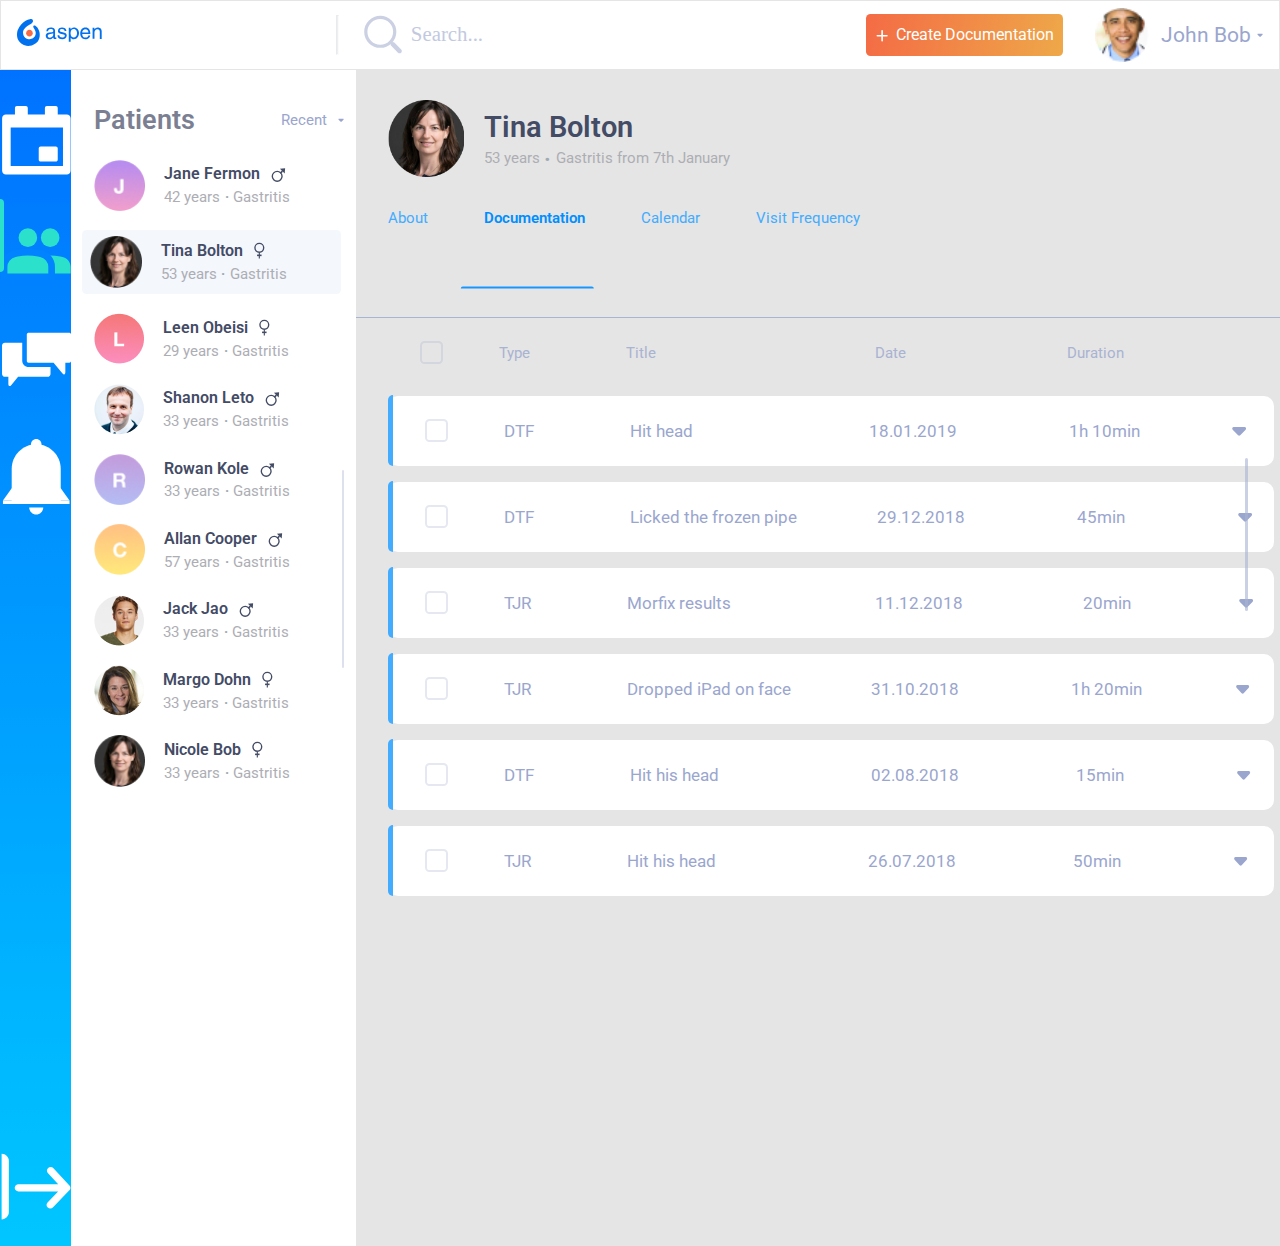
==== Medical App Design Project/documentation.html @ 2992dcbe "The completed Calculator design project was added to the folder. The medical app design project was " ====
<!DOCTYPE html>
<html>

<head>
  <meta charset="utf-8" />
  <meta http-equiv="X-UA-Compatible" content="IE=edge">
  <title>First Documentation page of the Medical app design project</title>
  <meta name="viewport" content="width=device-width, initial-scale=1">
  <link rel="stylesheet" type="text/css" media="screen" href="css/style.css" />
  <link rel="stylesheet" href="css/doc1.css">
</head>

<body>

  <div class="container">

    <nav>
      <a href="#"><img src="images/Group 2.11.svg" alt="aspen logo"></a>

      <div class="line-search">
        <hr>
        <div class="search">
          <img src="images/Group 5.2.svg" alt="search icon">
          <span>Search...</span>
        </div>
      </div>

      <div class="create-obama">
        <div class="plus-create">
          <img src="images/Group 2.svg" alt="plus icon">
          <span>Create Documentation</span>
        </div>
        <div class="obama-john">
          <img src="images/image (1).png" alt="Obama picture" class="obama">
          <p>John Bob</p>
          <img src="images/Polygon.svg" alt="down icon">
        </div>
      </div>

    </nav>

    <aside class="blue">
      <div class="blue-line"></div>
      <!-- <div class="blue-top-icons"> -->
      <img src="images/Union.svg" alt="calendar">
      <!-- <div class="blue-contact"> -->
      <img src="images/Group 8.2.svg" alt="contact">
      <!-- </div> -->
      <img src="images/Group 9.svg" alt="message">
      <img src="images/Group 9 (1).svg" alt="reminder">
      <!-- </div> -->
      <!-- <div > -->
      <img src="images/Group 2.10.svg" alt="right-direction-icon" class="blue-bottom-icon">
      <!-- </div> -->
    </aside>

    <aside class="white">
      <div class="white-line"></div>

      <div class="patient-list">
        <div class="patient-recent">
          <p class="patient-highlight">Patients</p>
          <div class="recent-img">
            <p class="patient-detail">Recent</p>
            <img src="images/Polygon.svg" alt="down icon">
          </div>
        </div>

        <div class="j-jane one">
          <img src="images/Group 20.png" alt="Jane" class="display-picture">
          <div class="jane42">
            <div class="jane-circle-up">
              <p>Jane Fermon</p>
              <img src="images/Group 4.3.svg" alt="circle up">
            </div>

            <div class="gas42">
              <p>42 years</p>
              <p class="dot">.</p>
              <p>Gastritis</p>
            </div>

          </div>

        </div>

        <div class="j-jane two">
          <img src="images/Group 11.3.png" alt="Tina" class="display-picture">
          <div class="jane42">
            <div class="jane-circle-up">
              <p>Tina Bolton</p>
              <img src="images/Group 10.1.svg" alt="circle down">
            </div>

            <div class="gas42">
              <p>53 years</p>
              <p class="dot">.</p>
              <p>Gastritis</p>
            </div>

          </div>

        </div>


        <div class="j-jane three">
          <img src="images/Group 22.png" alt="Leen" class="display-picture">
          <div class="jane42">
            <div class="jane-circle-up">
              <p>Leen Obeisi</p>
              <img src="images/Group 10.1.svg" alt="circle down">
            </div>

            <div class="gas42">
              <p>29 years</p>
              <p class="dot">.</p>
              <p>Gastritis</p>
            </div>

          </div>

        </div>


        <div class="j-jane four">
          <img src="images/image (2).png" alt="Shanon" class="display-picture">
          <div class="jane42">
            <div class="jane-circle-up">
              <p>Shanon Leto</p>
              <img src="images/Group 4.3.svg" alt="circle up">
            </div>

            <div class="gas42">
              <p>33 years</p>
              <p class="dot">.</p>
              <p>Gastritis</p>
            </div>

          </div>

        </div>

        <div class="j-jane five">
          <img src="images/Group 25.png" alt="Rowan" class="display-picture">
          <div class="jane42">
            <div class="jane-circle-up">
              <p>Rowan Kole</p>
              <img src="images/Group 4.3.svg" alt="circle up">
            </div>

            <div class="gas42">
              <p>33 years</p>
              <p class="dot">.</p>
              <p>Gastritis</p>
            </div>

          </div>

        </div>
        <div class="j-jane six">
          <img src="images/Group 27.png" alt="Allan" class="display-picture">
          <div class="jane42">
            <div class="jane-circle-up">
              <p>Allan Cooper</p>
              <img src="images/Group 4.3.svg" alt="circle up">
            </div>

            <div class="gas42">
              <p>57 years</p>
              <p class="dot">.</p>
              <p>Gastritis</p>
            </div>

          </div>

        </div>
        <div class="j-jane seven">
          <img src="images/image 9.1.png" alt="Jack" class="display-picture">
          <div class="jane42">
            <div class="jane-circle-up">
              <p>Jack Jao </p>
              <img src="images/Group 4.3.svg" alt="circle up">
            </div>

            <div class="gas42">
              <p>33 years</p>
              <p class="dot">.</p>
              <p>Gastritis</p>
            </div>

          </div>

        </div>
        <div class="j-jane eight">
          <img src="images/image 6.3.png" alt="Margo" class="display-picture">
          <div class="jane42">
            <div class="jane-circle-up">
              <p>Margo Dohn</p>
              <img src="images/Group 10.1.svg" alt="circle down">
            </div>

            <div class="gas42">
              <p>33 years</p>
              <p class="dot">.</p>
              <p>Gastritis</p>
            </div>

          </div>

        </div>
        <div class="j-jane nine">
          <img src="images/Group 11.3.png" alt="Nicole" class="display-picture">
          <div class="jane42">
            <div class="jane-circle-up">
              <p>Nicole Bob</p>
              <img src="images/Group 10.1.svg" alt="circle down">
            </div>

            <div class="gas42">
              <p>33 years</p>
              <p class="dot">.</p>
              <p>Gastritis</p>
            </div>

          </div>

        </div>


      </div>
    </aside>

    <main>
      <div class="patient-profile documentation">
        <div class="blue-line"></div>
        <div class="dp-tina">
          <div class="j-jane">
            <img src="images/image 5.png" alt="Tina" class="display-picture">
            <div class="jane42">
              <div class="jane-circle-up profile">
                <p>Tina Bolton</p>
              </div>

              <div class="gas42">
                <p>53 years</p>
                <p class="dot">.</p>
                <p>Gastritis from 7th January</p>
              </div>

            </div>

          </div>
        </div>

        <div class="about-doc">
          <p> <a href="index.html">About</a></p>
          <p> <a href="documentation.html" target="_blank" class="highlighted-about-doc">Documentation</a> </p>
          <p> <a href="documentation2.html" target="_blank">Calendar</a> </p>
          <p> <a href="visitfre.html" target="_blank">Visit Frequency</a> </p>
        </div>

      </div>

      <div class="documentation-details">
        <div class="white-line"></div>
        <div class="details-heading head">
          <div class="box"></div>
          <p class="type">Type</p>
          <p class="title">Title</p>
          <p class="date">Date</p>
          <p>Duration</p>
        </div>

        <!-- <div class="white-line"></div> -->
        <div class="details-heading top">
          <div class="blueline"></div>
          <div class="box"></div>
          <p class="type">DTF</p>
          <p class="title">Hit head</p>
          <p class="date">18.01.2019</p>
          <p class="duration">1h 10min</p>
          <img src="images/Polygon.svg" alt="drop-down icon">
        </div>

        <div class="details-heading frozen">
            <div class="blueline"></div>
            <div class="box"></div>
            <p class="type">DTF</p>
            <p class="title">Licked the frozen pipe</p>
            <p class="date">29.12.2018</p>
            <p class="duration">45min</p>
            <img src="images/Polygon.svg" alt="drop-down icon">
          </div>

          <div class="details-heading morfix">
              <div class="blueline"></div>
              <div class="box"></div>
              <p class="type">TJR</p>
              <p class="title">Morfix results</p>
              <p class="date">11.12.2018</p>
              <p class="duration">20min</p>
              <img src="images/Polygon.svg" alt="drop-down icon">
            </div>
    
            <div class="details-heading frozen dropped">
                <div class="blueline"></div>
                <div class="box"></div>
                <p class="type">TJR</p>
                <p class="title">Dropped iPad on face</p>
                <p class="date">31.10.2018 </p>
                <p class="duration">1h 20min</p>
                <img src="images/Polygon.svg" alt="drop-down icon">
              </div>

              <div class="details-heading hit">
                  <div class="blueline"></div>
                  <div class="box"></div>
                  <p class="type">DTF</p>
                  <p class="title">Hit his head</p>
                  <p class="date">02.08.2018</p>
                  <p class="duration">15min</p>
                  <img src="images/Polygon.svg" alt="drop-down icon">
                </div>

                <div class="details-heading hit">
                    <div class="blueline"></div>
                    <div class="box"></div>
                    <p class="type">TJR</p>
                    <p class="title">Hit his head</p>
                    <p class="date">26.07.2018</p>
                    <p class="duration">50min</p>
                    <img src="images/Polygon.svg" alt="drop-down icon">
                  </div>

      </div>


      <script src="main.js"></script>
</body>

</html>
---- Medical App Design Project/css/style.css ----
@import url('https://fonts.googleapis.com/css?family=Roboto');

* {
  padding: 0;
  margin: 0;
  box-sizing: border-box;
}
body {
  font-family: 'Roboto', sans-serif;
  font-size: 14.7px;
}

.container {
  display: grid;
  grid-template-columns: repeat(18, 1fr);
  grid-template-rows: 70px auto;

}

nav {
 border: 1px solid #E5E5E5;;
  grid-column: 1/-1;
  display: flex;
  justify-content: space-between;
  align-items: center;
  padding: 0 1rem;
  background: #FFFFFF;
  /* margin-bottom: 0; */
}
.line-search {
  display: flex;
  /* align-items: center; */
margin-left: -10.5rem;
}
.line-search hr {
  height: 2.5rem;
  width: 2.5px;
background: #A9B3D2;
opacity: 0.2;
}
.search {
  display: flex;
  padding-left: 1.5rem;
}
.search img {
  cursor: pointer;
  padding-right: 0.5rem;
}
.search span  {
  padding-top: 0.62rem;
  font-family: Helvetica Neue;
line-height: 17px;
font-size: 1.3rem;

color: #A9B3D2;

opacity: 0.7;
}


.create-obama {
  cursor: pointer;
  display: flex;
  align-items: center;
}
.plus-create {
  display: flex;
  justify-content: center;
  align-items: center;
  width: 197px;
height: 42px;
background: linear-gradient(101.13deg, #F46B45 0%, #EEA849 100%);
border-radius: 4.5px;
}
.plus-create span {
  line-height: 40px;
font-size: 1rem;
padding-left: 0.5rem;
color: #FFFFFF;
}
.obama-john {
  display: flex;
  align-items: center;
  padding-left: 2rem;
}
.obama-john .obama {
  height: 6vh;
}
.obama-john img {
  cursor: pointer;
}
.obama-john p {
  padding: 0 0.4rem 0 0.7rem;
  line-height: 40px;
text-align: right;
font-size: 1.3rem;
color: #9AA6CE;
}

.blue {
  /* margin: 0; */
  position: relative;
  background: linear-gradient(180deg, #0072FF 0%, #00C6FF  100%);
    grid-column: span 1; 
  display: flex;
  flex-direction: column;
  /* justify-content: space-evenly; */
}
.blue img {
  padding: 35% 0;
  cursor: pointer;
}
.blue :nth-child(2) {
  padding-top: 50%;
}
.blue :nth-child(5) {
  padding-bottom: 68vh;
}
.blue :nth-child(6) {   
  /* justify-content: end; what flex property can solely control this along the cross axis. */
}
.blue-line {
  position: absolute;
  top: 11%;
  left: 0%;
  /* border-radius: 15%; */
  border-top-right-radius: 15px;
  border-bottom-right-radius: 15px;
  width: 3.5px;
  height: 72.75px;
  background: #2BE1CB;
 cursor: pointer;
}
.white {
  background-color: #fff;
  grid-column: span 4;
  position: relative;
}
.white-line {
  position: absolute;
  top: 34%;
  right: 4%;
  border-radius: 16px;
  width: 0.2vw;
  height: 22vh;
  background: #A9B3D2;
  opacity: 0.4;
  cursor: pointer;
}
.patient-list {
  display: flex;
  flex-direction: column;
  padding: 1.9rem 0 1rem  1.4rem;
}
.patient-recent {
  display: flex;
  justify-content: space-between;
  
}
.patient-highlight {
  line-height: 40px;
font-size: 27px;
color: #434B65;
font-family: 'Roboto', sans-serif;
  font-weight: 600;
  opacity: 0.7;
}
.recent-img {
  display: flex;
  padding-right: 0.7rem;

}
.patient-detail {
  line-height: 40px;
  font-size: 14.625px;
  /* text-align: right; */
  color: #9AA6CE;
  padding-right: 0.7rem;
}
.recent-img img {
  cursor: pointer;
}

.j-jane {
  padding-top: 1.2rem;
  display: flex;
  align-items: center;
  cursor: pointer;
}
.j-jane .display-picture{
  padding-right: 1.2rem;
  height: 4vw;
}
.jane-circle-up, .gas42 {
  display: flex;
  align-items: center;
  padding-bottom: 0.3rem;
}
.gas42 {
  padding-bottom: 0;
}
.jane-circle-up p {
  padding-right: 0.7rem;
  font-weight: 600;
font-size: 15.75px;
color: #434B65;
}
.gas42 :first-child, .gas42 :nth-child(3) {
  padding-right: 0.3rem;
  font-size: 14.7px;
color: #ADAEB4;
}
.gas42 .dot {
  padding-right: 0.3rem;
  margin-top: -0.5rem;
  color: #9FAAB3;
  font-weight: 600;
/* opacity: 0.6; */
/* border-radius: 2.25px; */
}
/* .j-jane .two { */
  /* padding-top: 0rem; */
/* } */
.j-jane.two {
  margin-top: 1.2rem;
  margin-left: -0.7rem;
  padding: 0 0.5rem;
  background: #F4F7FC;
  border-radius: 4.5px;
  height: 5vw;
  width: 20.2vw;
  display: flex;
  align-items: center;
  /* justify-content: center; */
}



main {
  background: #E5E5E5;
  grid-column: span 13;
}
.patient-profile {
  height: 27.5vh;
  /* background-color: rgb(212, 9, 9); */
  padding: 0.7rem 2rem;
  border-bottom: 1px solid #A9B3D2;;
  position: relative;
}
.patient-profile .dp-tina img, .donald>img {
  height: 6vw;
}
.patient-profile .dp-tina .jane-circle-up p {
  padding-right: 0;
  font-size: 29px;
}
.patient-profile .gas42 .dot {
font-size: 1.5rem;
margin-top: -0.6rem;
}
.about-doc {
  padding-top: 2rem;
display: flex;
/* padding-left: 1rem; */
}
.about-doc p {
  padding-right: 3.5rem;
  font-size: 14.7px;
/* text-align: center; */

/*  */
}
.about-doc a {
  text-decoration: none;
  color: #43ACFF;
  /* font-weight: 600; */
  /* opacity: 0.9; */
}
.about-doc .highlighted-about-doc {
  font-weight: 600;
color: #008EFF;
/* text-align: center; */
  /* padding-bottom: 0.4rem; */
  /* border-bottom: 4px solid rgb(15, 167, 15); */
}
.patient-profile .blue-line {
  position: absolute;
  top: 76.5%;
  left: 5.5%;
  width: 2.4px;
  border-top-right-radius: 7px;
  border-bottom-right-radius: 7px;
  height: 79.75px;
  background: #008EFF;
opacity: 0.9;
transform: rotate(-90deg);
}

.patient-contact {
  height: 60.7vh;
  /* background-color: #fff; */
  padding: 2rem 1rem 0rem 2rem;
}
.patient-contact img {
  cursor: pointer;
}
.patient-contact>p {
  padding-bottom: 1rem;
  font-size: 14.7px;
  /* text-align: center; */
  color: #ADAEB4;
  }
.container-contact {
  display: flex;
  /* padding-top: 1rem; */
  /* margin: 1rem 2rem; */
}

.contact-detail {
  margin-right: 2rem;
  width: 47vw;
  height: 50vh;
  background: #FFFFFF;
  border: 1.8px dashed #A9B3D2;
box-sizing: border-box;
border-radius: 9px;
  display: flex;
  flex-direction: column;
  justify-content: center;
  align-items: center;
}
.contact-detail .taylor {
  /* margin-right: 7rem; */
}
.blank {
  background: none;
}
.blank img {
  /* margin-top: 1vh; */
}
.blank p {
color: #A9B3D2;
padding-top: 1rem;
}
.donald {
  border: none;
}
.donald>img {
  /* margin-top: -1vh; */
}
.donald-husband :first-child {
  
  font-size: 23px;
  font-weight: 600;
  color: #434B65;
  padding: 0.8rem 0 0.3rem;
}
.donald-husband :nth-child(2) {
  /* line-height: 17px; */
font-size: 14px;
text-align: center;
color: #ADAEB4;
}
.call-message {
  padding: 1rem 0;
}
.call-message :first-child {
  /* text-align: center; */
  padding-right: 3rem;
}
.donald :last-child {
  line-height: 20px;
  text-align: center;
  color: #ADAEB4;
}


.patient-diagnoses {
padding-top: 2rem;
padding-left: 2rem;
/* display: flex; */
}
.patient-diagnoses>p {
color: #ADAEB4;
}

.patient-diagnoses .anchor {
  display: flex;
  margin-top: 1rem;
  /* justify-content: space-between; */
}
.anxiety {
  background-color: #fff;
  width: 47%;
  padding-left: 1.5rem;
  /* margin-right: 1.5rem; */
}
.anxiety-dots {
  display: flex;
  justify-content: space-between;
  padding: 1.5rem 1.5rem 0rem 0;
  margin-top: 1rem;
}
.anxiety-dots p {
  margin-top: -3vh;
  /* line-height: 22px; */
letter-spacing: 0.01em;
color: #434B65;
}
.anxiety-dots img {
  margin-top: -8vh;
  cursor: pointer;
}
.anxiety>p {
  line-height: 17px;
font-size: 13.5px;
color: #ADAEB4;
padding: 0.8rem 0 1.1rem;
}
.risk {
  margin-left: 1.4rem;
}
#second3dots {
 /* margin-left: -41vh; */
 /* margin-top: 4vh; */
 /* background: yellow; */
}

.blueish {
  width: 5.38px;
height: 102.01px;
/* left: 418.58px; */
/* top: 312.81px; */
margin: 2rem auto;
background: #43ACFF;
opacity: 0.9;
border-top-left-radius: 11px;
border-bottom-left-radius: 12px;
}
---- Medical App Design Project/css/doc1.css ----
.documentation>.blue-line {
  position: absolute;
  top: 61.2%;
  left: 18.4%;
  height: 132.82px;
}
.documentation-details .white-line {
  top: 50.9%;
  right: 2.5%;
  height: 17vh;
  opacity: 0.6;
}
.details-heading {
  width: 886px;
height: 70px;
background: #FFFFFF;
border-radius: 10px;
  display: flex;
  /* justify-content: space-between; */
  align-items: center;
  margin: 0rem 0rem 1rem 2rem;
} 
.details-heading p, .details-frozen, .seventeen span {
  font-size: 17px;
color: #9AA6CE;
}
.details-heading img, .details-frozen img {
  cursor: pointer;
}
.head {
background: none;
margin-bottom: 0.5rem;
}
.head>p {
  color: #A9B3D2;
  font-size: 14.7px;
}

.head .title {
  margin-right: 2.7rem;
}
.head .date {
  /* margin-left: 2rem; */
  margin-right: 10.1rem;
}
.box {
  width: 23px;
  height: 23px;
  opacity: 0.3;
  border: 2.3px solid #A9B3D2;
  box-sizing: border-box;
  border-radius: 4.6px;
  margin-left: 2rem;
}
.type {
  margin: 0 6rem 0 3.5rem;
}
.date {
  margin: 0 11rem 0 11rem;
}
.duration {
  margin: 0 5rem 0 -4rem;
}
.details-heading img, .details-frozen img {
  margin-left: 2rem;
  width: 1.2vw;
}
 .blueline {
  width: 5.63px;
height: 70.71px;
border-top-left-radius: 15px;
  border-bottom-left-radius: 15px;
background: #43ACFF;
}
.top .duration {
  margin-right: 3.7rem;
}
.frozen .date {
  margin-left: 5rem;
}
.morfix .date {
  margin-left: 9rem;
}
.morfix .duration {
  margin-left: -3.5rem;
  margin-right: 4.7rem;
}
.dropped .duration {
  margin-right: 3.8rem;
}
.hit .date {
  margin-left: 9.5rem;
  margin-right: 11.3rem;
}
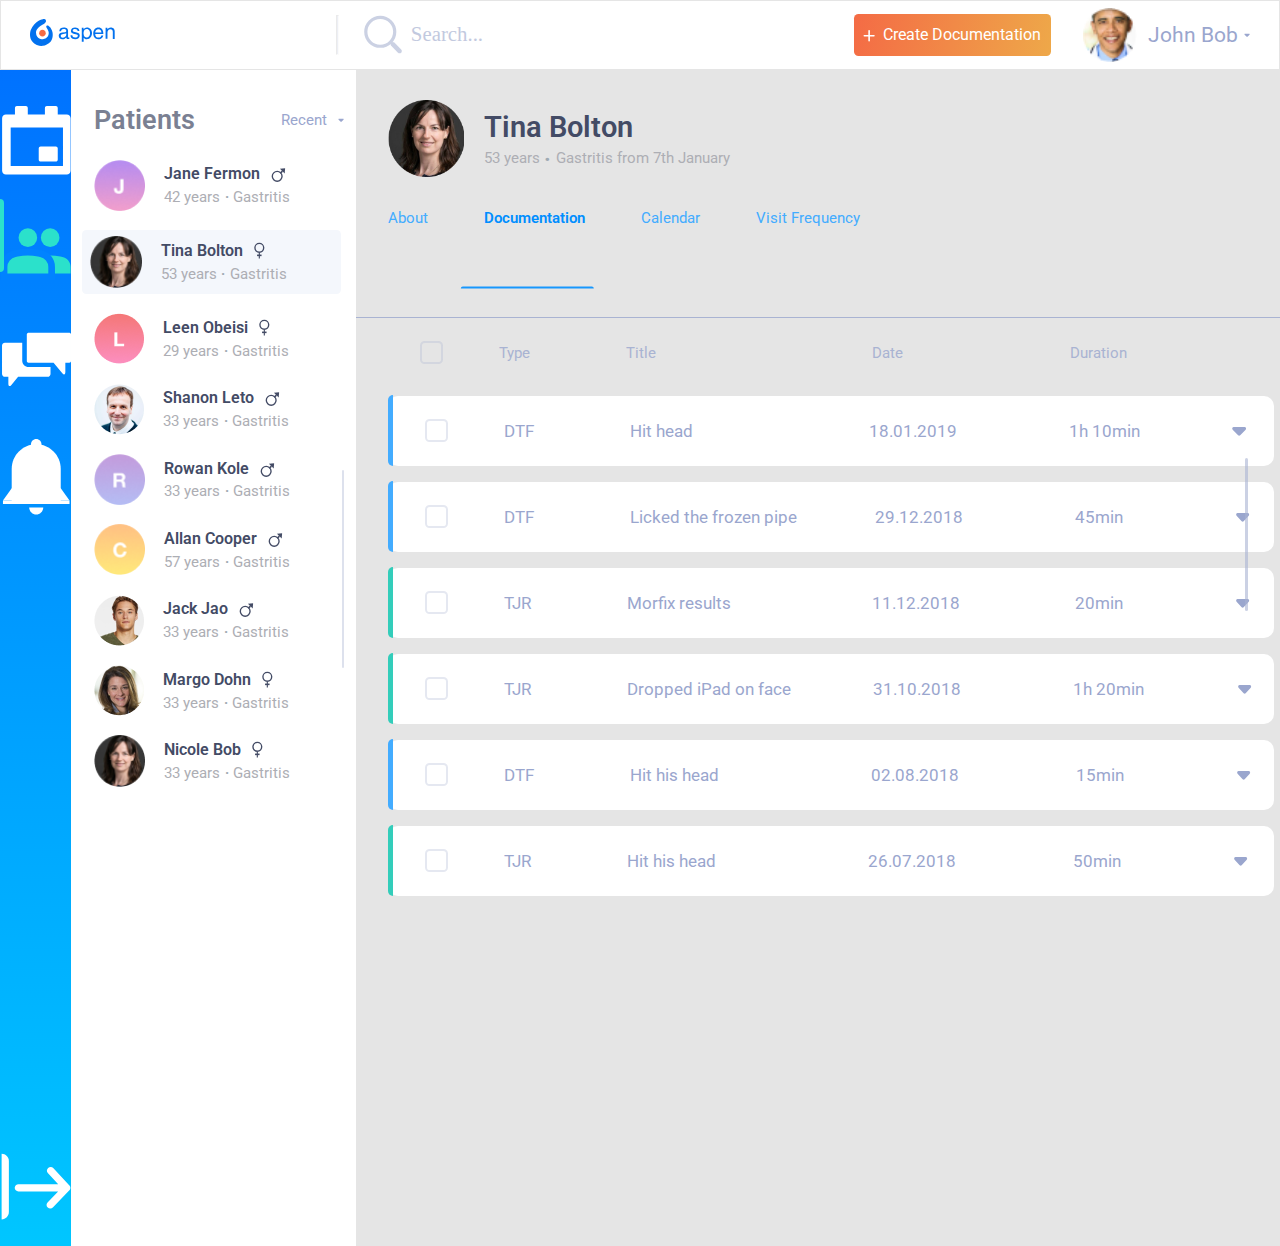
==== commit f6c6f233: "The patient list was made to be link and the pages were restricted to be opened on a single page." ====
--- a/Medical App Design Project/documentation.html
+++ b/Medical App Design Project/documentation.html
@@ -254,9 +254,9 @@
 
         <div class="about-doc">
           <p> <a href="index.html">About</a></p>
-          <p> <a href="documentation.html" target="_blank" class="highlighted-about-doc">Documentation</a> </p>
-          <p> <a href="documentation2.html" target="_blank">Calendar</a> </p>
-          <p> <a href="visitfre.html" target="_blank">Visit Frequency</a> </p>
+          <p> <a href="documentation.html" class="highlighted-about-doc">Documentation</a> </p>
+          <p> <a href="documentation2.html" >Calendar</a> </p>
+          <p> <a href="visitfre.html" >Visit Frequency</a> </p>
         </div>
 
       </div>
@@ -322,7 +322,7 @@
                   <img src="images/Polygon.svg" alt="drop-down icon">
                 </div>
 
-                <div class="details-heading hit">
+                <div class="details-heading hit last">
                     <div class="blueline"></div>
                     <div class="box"></div>
                     <p class="type">TJR</p>
--- a/Medical App Design Project/css/style.css
+++ b/Medical App Design Project/css/style.css
@@ -25,7 +25,7 @@
   display: flex;
   justify-content: space-between;
   align-items: center;
-  padding: 0 1rem;
+  padding: 0 1.8rem;
   background: #FFFFFF;
   /* margin-bottom: 0; */
 }
@@ -131,7 +131,7 @@
   width: 3.5px;
   height: 72.75px;
   background: #2BE1CB;
- cursor: pointer;
+ /* cursor: pointer; */
 }
 .white {
   background-color: #fff;
@@ -147,7 +147,7 @@
   height: 22vh;
   background: #A9B3D2;
   opacity: 0.4;
-  cursor: pointer;
+  /* cursor: pointer; */
 }
 .patient-list {
   display: flex;
@@ -187,11 +187,12 @@
   padding-top: 1.2rem;
   display: flex;
   align-items: center;
-  cursor: pointer;
+  /* cursor: pointer; */
 }
 .j-jane .display-picture{
   padding-right: 1.2rem;
   height: 4vw;
+  cursor: pointer;
 }
 .jane-circle-up, .gas42 {
   display: flex;
@@ -258,7 +259,7 @@
 }
 .patient-profile .gas42 .dot {
 font-size: 1.5rem;
-margin-top: -0.6rem;
+margin-top: -0.7rem;
 }
 .about-doc {
   padding-top: 2rem;
@@ -389,13 +390,14 @@
 .patient-diagnoses .anchor {
   display: flex;
   margin-top: 1rem;
+  margin-right: 1.5rem;
   /* justify-content: space-between; */
 }
 .anxiety {
   background-color: #fff;
   width: 47%;
-  padding-left: 1.5rem;
-  /* margin-right: 1.5rem; */
+  padding-left: 1rem;
+  /* margin-right: 2rem; */
 }
 .anxiety-dots {
   display: flex;
@@ -405,12 +407,13 @@
 }
 .anxiety-dots p {
   margin-top: -3vh;
-  /* line-height: 22px; */
+  line-height: 22px;
 letter-spacing: 0.01em;
 color: #434B65;
 }
 .anxiety-dots img {
-  margin-top: -8vh;
+  margin-top: -9.4vh;
+  /* padding-left: 1.3rem; */
   cursor: pointer;
 }
 .anxiety>p {
@@ -421,9 +424,13 @@
 }
 .risk {
   margin-left: 1.4rem;
-}
-#second3dots {
- /* margin-left: -41vh; */
+  /* margin-right: -9rem;   An issue with getting the 3 dots in the desired position. */
+}
+
+
+
+.anxiety #secondtdots {
+ /* margin-right: 3rem; */ 
  /* margin-top: 4vh; */
  /* background: yellow; */
 }
--- a/Medical App Design Project/css/doc1.css
+++ b/Medical App Design Project/css/doc1.css
@@ -38,11 +38,11 @@
 }
 
 .head .title {
-  margin-right: 2.7rem;
+  margin-right: 2.54rem;
 }
 .head .date {
   /* margin-left: 2rem; */
-  margin-right: 10.1rem;
+  margin-right: 10.4rem;
 }
 .box {
   width: 23px;
@@ -77,19 +77,26 @@
   margin-right: 3.7rem;
 }
 .frozen .date {
-  margin-left: 5rem;
+  margin-left: 4.84rem;
 }
 .morfix .date {
-  margin-left: 9rem;
+  margin-left: 8.8rem;
 }
 .morfix .duration {
-  margin-left: -3.5rem;
-  margin-right: 4.7rem;
+  margin-left: -3.8rem;
+  margin-right: 4.97rem;
+}
+.dropped .date {
+  margin-left: 5.1rem;
 }
 .dropped .duration {
+  
   margin-right: 3.8rem;
 }
 .hit .date {
   margin-left: 9.5rem;
   margin-right: 11.3rem;
+}
+.documentation-details .morfix .blueline, .documentation-details .dropped .blueline, .documentation-details .last .blueline {
+  background: #33CDBA;
 }